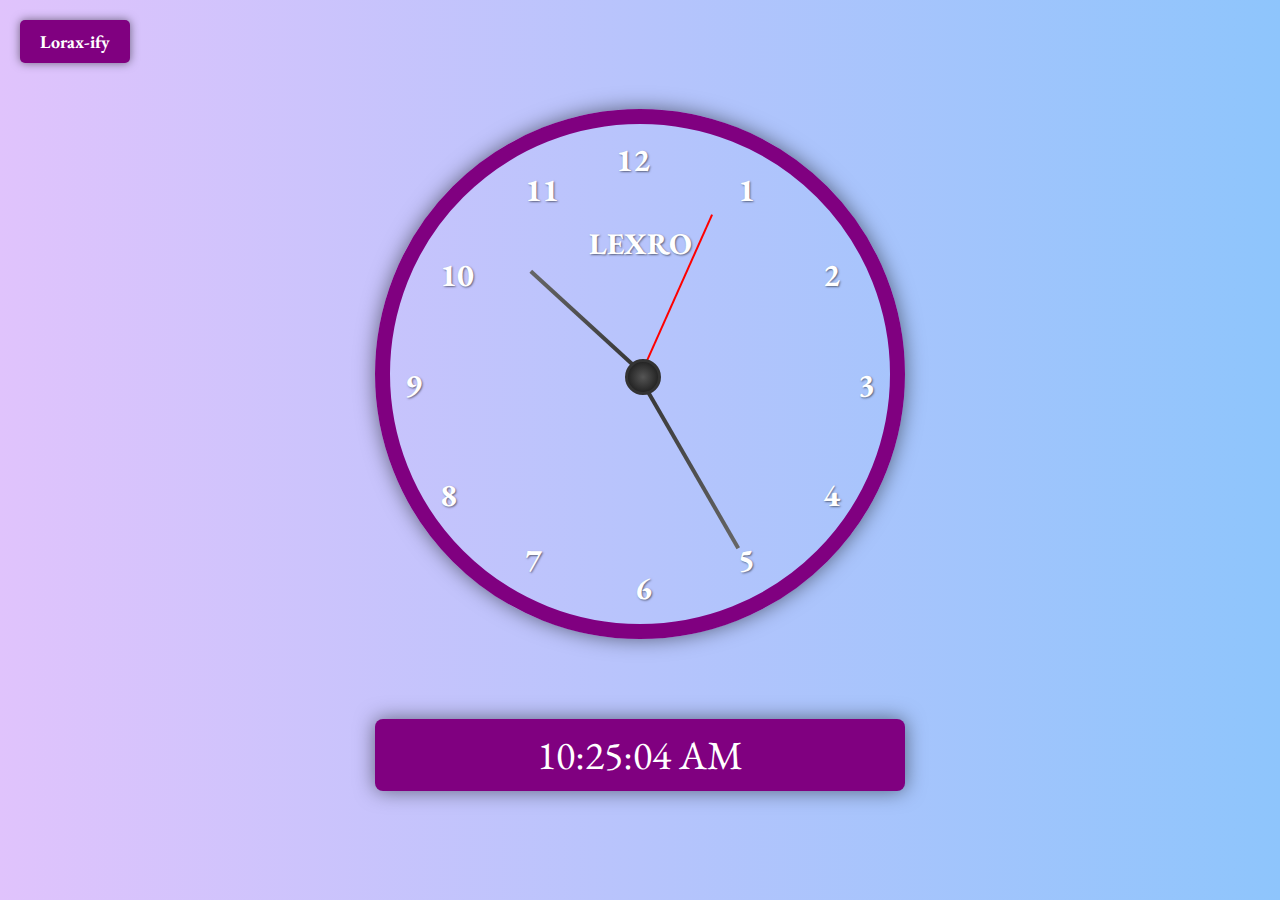
==== index.html @ 1317c016 "Add files via upload" ====
<!DOCTYPE html>
<html lang="en">
<head>
    <meta charset="UTF-8">
    <meta name="viewport" content="width=device-width, initial-scale=1.0">
    <link rel="icon" type="image/png" href="https://static.vecteezy.com/system/resources/previews/009/385/347/non_2x/clock-icon-clipart-design-illustration-free-png.png">
    <title>Modsim Clock</title>
    <link rel="stylesheet" href="styles.css">
    <link rel="preconnect" href="https://fonts.googleapis.com">
    <link rel="preconnect" href="https://fonts.gstatic.com" crossorigin>
    <link href="https://fonts.googleapis.com/css2?family=EB+Garamond:ital,wght@0,400..800;1,400..800&family=Roboto:wght@100&family=Space+Grotesk:wght@700&display=swap" rel="stylesheet">
</head>
<body>
    <a href="index2.html" class="nav-button">Lorax-ify</a>
    <div class="clock-container">
        <div class="clock-dial">
            <div class="hour hour-1">1</div>
            <div class="hour hour-2">2</div>
            <div class="hour hour-3">3</div>
            <div class="hour hour-4">4</div>
            <div class="hour hour-5">5</div>
            <div class="hour hour-6">6</div>
            <div class="hour hour-7">7</div>
            <div class="hour hour-8">8</div>
            <div class="hour hour-9">9</div>
            <div class="hour hour-10">10</div>
            <div class="hour hour-11">11</div>
            <div class="hour hour-12">12</div>
            <div class="brand">LEXRO</div>

            <div class="minute-hand-wrapper" id="minute-hand">
                <div class="minute-hand">
                    <div class="hand"></div>
                </div>
            </div>

            <div class="hour-hand-wrapper" id="hour-hand">
                <div class="hour-hand">
                    <div class="hand"></div>
                </div>
            </div>

            <div class="second-hand-wrapper" id="second-hand">
                <div class="second-hand">
                    <div class="hand"></div>
                </div>
            </div>

            <div class="point"></div>
        </div>
        <div class="digital-clock" id="digital-clock"></div>
    </div>

    <script src="scripts.js"></script>
</body>
</html>
---- styles.css ----
body {
    font-family: 'EB Garamond', serif; 
    display: flex;
    justify-content: center;
    align-items: center;
    height: 100vh;
    margin: 0;
    background: linear-gradient(to right, #e0c3fc, #8ec5fc);
}

.nav-button {
    position: absolute;
    top: 20px;
    left: 20px;
    padding: 10px 20px;
    background-color: purple;
    color: #fff;
    font-family: 'EB Garamond', serif; 
    font-size: 18px;
    font-weight: bold;
    border: none;
    border-radius: 5px;
    text-decoration: none;
    box-shadow: 0 0 10px rgba(0, 0, 0, 0.5);
    transition: background-color 0.3s ease, transform 0.3s ease;
}

.nav-button:hover {
    background-color: #8ec5fc;
    transform: scale(1.1);
}

.clock-dial {
    width: 500px;
    height: 500px;
    border: 15px solid purple;
    border-radius: 50%;
    position: relative;
    box-shadow: 0 0 20px rgba(0, 0, 0, 0.5);
    background: url('https://papers.co/wallpaper/papers.co-vy76-wave-color-purple-pattern-background-36-3840x2400-4k-wallpaper.jpg') no-repeat center center;
    background-size: 160%;
}

.hour {
    font-size: 32px;
    font-weight: bold;
    color: #ffffff;
    position: absolute;
    text-shadow: 1px 1px 2px rgba(0, 0, 0, 0.5);
    background-color: rgba(255, 255, 255, 0);
    padding: 5px;
    border-radius: 50%;
    transform-origin: center center;
}

.hour-1 { top: 40px; right: 130px; }
.hour-2 { top: 125px; right: 45px; }
.hour-3 { top: 235px; right: 10px; }
.hour-4 { top: 345px; right: 45px; }
.hour-5 { top: 410px; right: 130px; }
.hour-6 { bottom: 10px; left: 240px; }
.hour-7 { top: 410px; left: 130px; }
.hour-8 { top: 345px; left: 45px; }
.hour-9 { top: 235px; left: 10px; }
.hour-10 { top: 125px; left: 45px; }
.hour-11 { top: 40px; left: 130px; }
.hour-12 { top: 10px; right: 235px;}

.brand {
    position: absolute;
    top: 100px;
    left: 50%;
    transform: translateX(-50%);
    font-weight: bold;
    color: rgb(255, 255, 255);
    font-size: 30px;
    text-shadow: 1px 1px 2px rgba(0, 0, 0, 0.5);
    font-family: 'EB Garamond', serif; 
}


.point {
    width: 30px;
    height: 30px;
    background: radial-gradient(circle, #555, #111); 
    border: 3px solid #333; 
    border-radius: 50%;
    position: absolute;
    top: 235px;
    left: 235px;
}

.minute-hand-wrapper,
.hour-hand-wrapper,
.second-hand-wrapper {
    position: absolute;
    border-radius: 50%;
    transition: none;
}

.minute-hand-wrapper {
    width: 400px;
    height: 400px;
    top: 50px;
    left: 50px;
}

.minute-hand .hand {
    width: 4px;
    height: 200px;
    background: linear-gradient(to top, #333, #666);
    position: absolute;
    left: 50%;
    transform-origin: bottom center;
}

.hour-hand-wrapper {
    width: 300px;
    height: 300px;
    top: 100px;
    left: 100px;
}

.hour-hand .hand {
    width: 4px;
    height: 150px;
    background: linear-gradient(to top, #333, #666); 
    position: absolute;
    left: 50%;
    transform-origin: bottom center;
}

.second-hand-wrapper {
    width: 350px;
    height: 350px;
    top: 75px;
    left: 75px;
}

.second-hand .hand {
    width: 2px;
    height: 175px;
    background: red;
    position: absolute;
    left: 50%;
    transform-origin: bottom center;
}

.digital-clock {
    font-family: 'EB Garamond', serif; 
    font-size: 40px;
    font-weight: lighter;
    color: #fff;
    text-align: center;
    margin-top: 80px;
    background: purple;
    padding: 10px;
    border-radius: 8px;
    box-shadow: 0 0 20px rgba(0, 0, 0, 0.5);
}
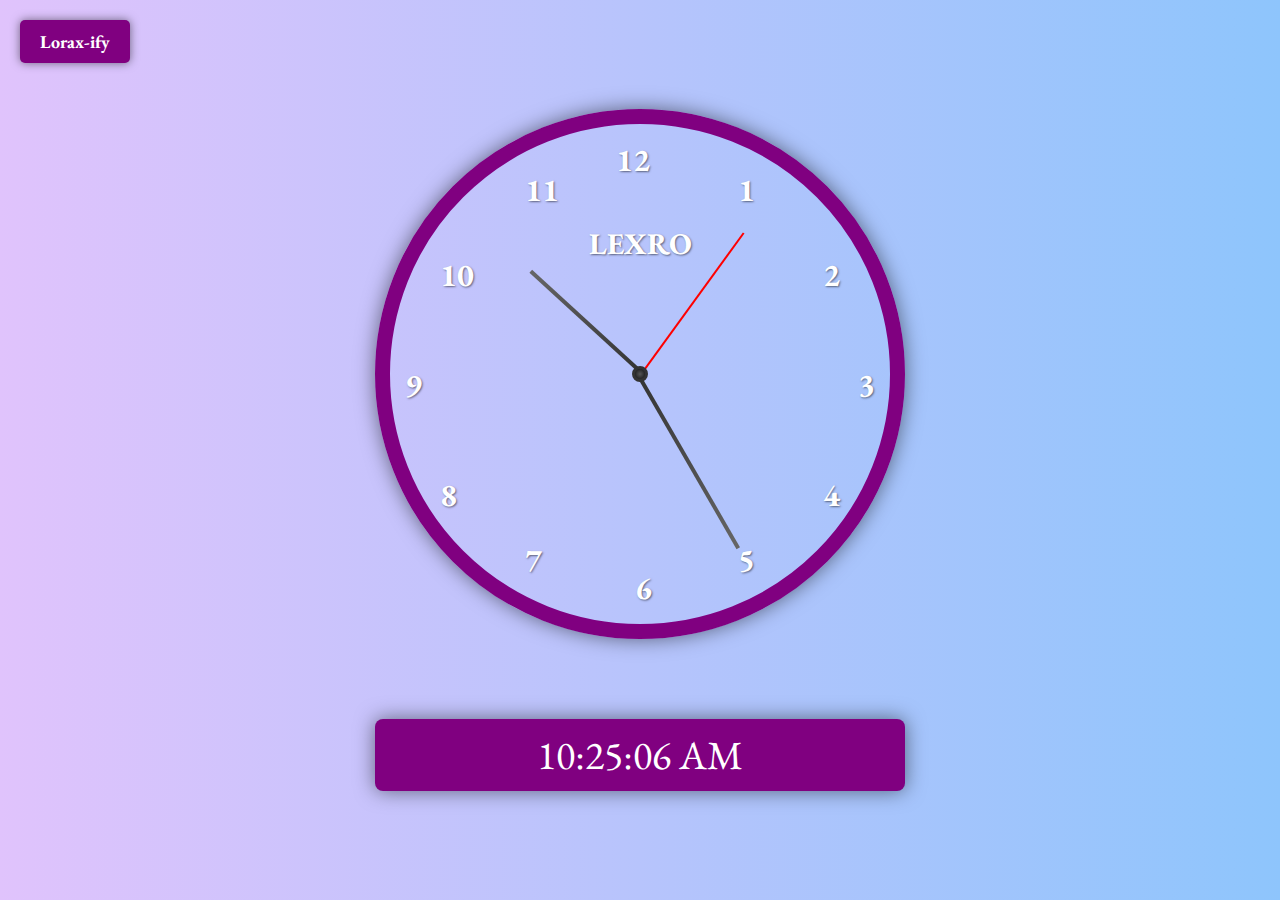
==== commit d0b23bb3: "Update index.html" ====
--- a/index.html
+++ b/index.html
@@ -1,56 +1,57 @@
 <!DOCTYPE html>
 <html lang="en">
 <head>
-    <meta charset="UTF-8">
-    <meta name="viewport" content="width=device-width, initial-scale=1.0">
-    <link rel="icon" type="image/png" href="https://static.vecteezy.com/system/resources/previews/009/385/347/non_2x/clock-icon-clipart-design-illustration-free-png.png">
-    <title>Modsim Clock</title>
-    <link rel="stylesheet" href="styles.css">
-    <link rel="preconnect" href="https://fonts.googleapis.com">
-    <link rel="preconnect" href="https://fonts.gstatic.com" crossorigin>
-    <link href="https://fonts.googleapis.com/css2?family=EB+Garamond:ital,wght@0,400..800;1,400..800&family=Roboto:wght@100&family=Space+Grotesk:wght@700&display=swap" rel="stylesheet">
+  <meta charset="UTF-8">
+  <meta name="viewport" content="width=device-width, initial-scale=1.0">
+  <link rel="icon" type="image/png" href="https://static.vecteezy.com/system/resources/previews/009/385/347/non_2x/clock-icon-clipart-design-illustration-free-png.png">
+  <title>Modsim Clock</title>
+  <link rel="stylesheet" href="styles.css">
+  <link rel="preconnect" href="https://fonts.googleapis.com">
+  <link rel="preconnect" href="https://fonts.gstatic.com" crossorigin>
+  <link href="https://fonts.googleapis.com/css2?family=EB+Garamond:ital,wght@0,400..800;1,400..800&family=Roboto:wght@100&family=Space+Grotesk:wght@700&display=swap" rel="stylesheet">
 </head>
 <body>
-    <a href="index2.html" class="nav-button">Lorax-ify</a>
-    <div class="clock-container">
-        <div class="clock-dial">
-            <div class="hour hour-1">1</div>
-            <div class="hour hour-2">2</div>
-            <div class="hour hour-3">3</div>
-            <div class="hour hour-4">4</div>
-            <div class="hour hour-5">5</div>
-            <div class="hour hour-6">6</div>
-            <div class="hour hour-7">7</div>
-            <div class="hour hour-8">8</div>
-            <div class="hour hour-9">9</div>
-            <div class="hour hour-10">10</div>
-            <div class="hour hour-11">11</div>
-            <div class="hour hour-12">12</div>
-            <div class="brand">LEXRO</div>
+  <a href="index2.html" class="nav-button">Lorax-ify</a>
+  <div class="clock-container">
+    <div class="clock-dial">
+      <div class="hour hour-1">1</div>
+      <div class="hour hour-2">2</div>
+      <div class="hour hour-3">3</div>
+      <div class="hour hour-4">4</div>
+      <div class="hour hour-5">5</div>
+      <div class="hour hour-6">6</div>
+      <div class="hour hour-7">7</div>
+      <div class="hour hour-8">8</div>
+      <div class="hour hour-9">9</div>
+      <div class="hour hour-10">10</div>
+      <div class="hour hour-11">11</div>
+      <div class="hour hour-12">12</div>
+      <div class="brand">LEXRO</div>
+      <div class="date-display" id="date-display"></div>  
 
-            <div class="minute-hand-wrapper" id="minute-hand">
-                <div class="minute-hand">
-                    <div class="hand"></div>
-                </div>
-            </div>
+      <div class="minute-hand-wrapper" id="minute-hand">
+        <div class="minute-hand">
+          <div class="hand"></div>
+        </div>
+      </div>
 
-            <div class="hour-hand-wrapper" id="hour-hand">
-                <div class="hour-hand">
-                    <div class="hand"></div>
-                </div>
-            </div>
+      <div class="hour-hand-wrapper" id="hour-hand">
+        <div class="hour-hand">
+          <div class="hand"></div>
+        </div>
+      </div>
 
-            <div class="second-hand-wrapper" id="second-hand">
-                <div class="second-hand">
-                    <div class="hand"></div>
-                </div>
-            </div>
+      <div class="second-hand-wrapper" id="second-hand">
+        <div class="second-hand">
+          <div class="hand"></div>
+        </div>
+      </div>
 
-            <div class="point"></div>
-        </div>
-        <div class="digital-clock" id="digital-clock"></div>
+      <div class="point"></div>
     </div>
+   <div class="digital-clock" id="digital-clock"></div>
+  </div>
 
-    <script src="scripts.js"></script>
+  <script src="scripts.js"></script>
 </body>
 </html>
--- a/styles.css
+++ b/styles.css
@@ -80,14 +80,15 @@
 
 
 .point {
-    width: 30px;
-    height: 30px;
+    width: 10px;
+    height: 10px;
     background: radial-gradient(circle, #555, #111); 
     border: 3px solid #333; 
     border-radius: 50%;
     position: absolute;
-    top: 235px;
-    left: 235px;
+    top: 50%;
+    left: 50%;
+    transform: translate(-50%, -50%);
 }
 
 .minute-hand-wrapper,
